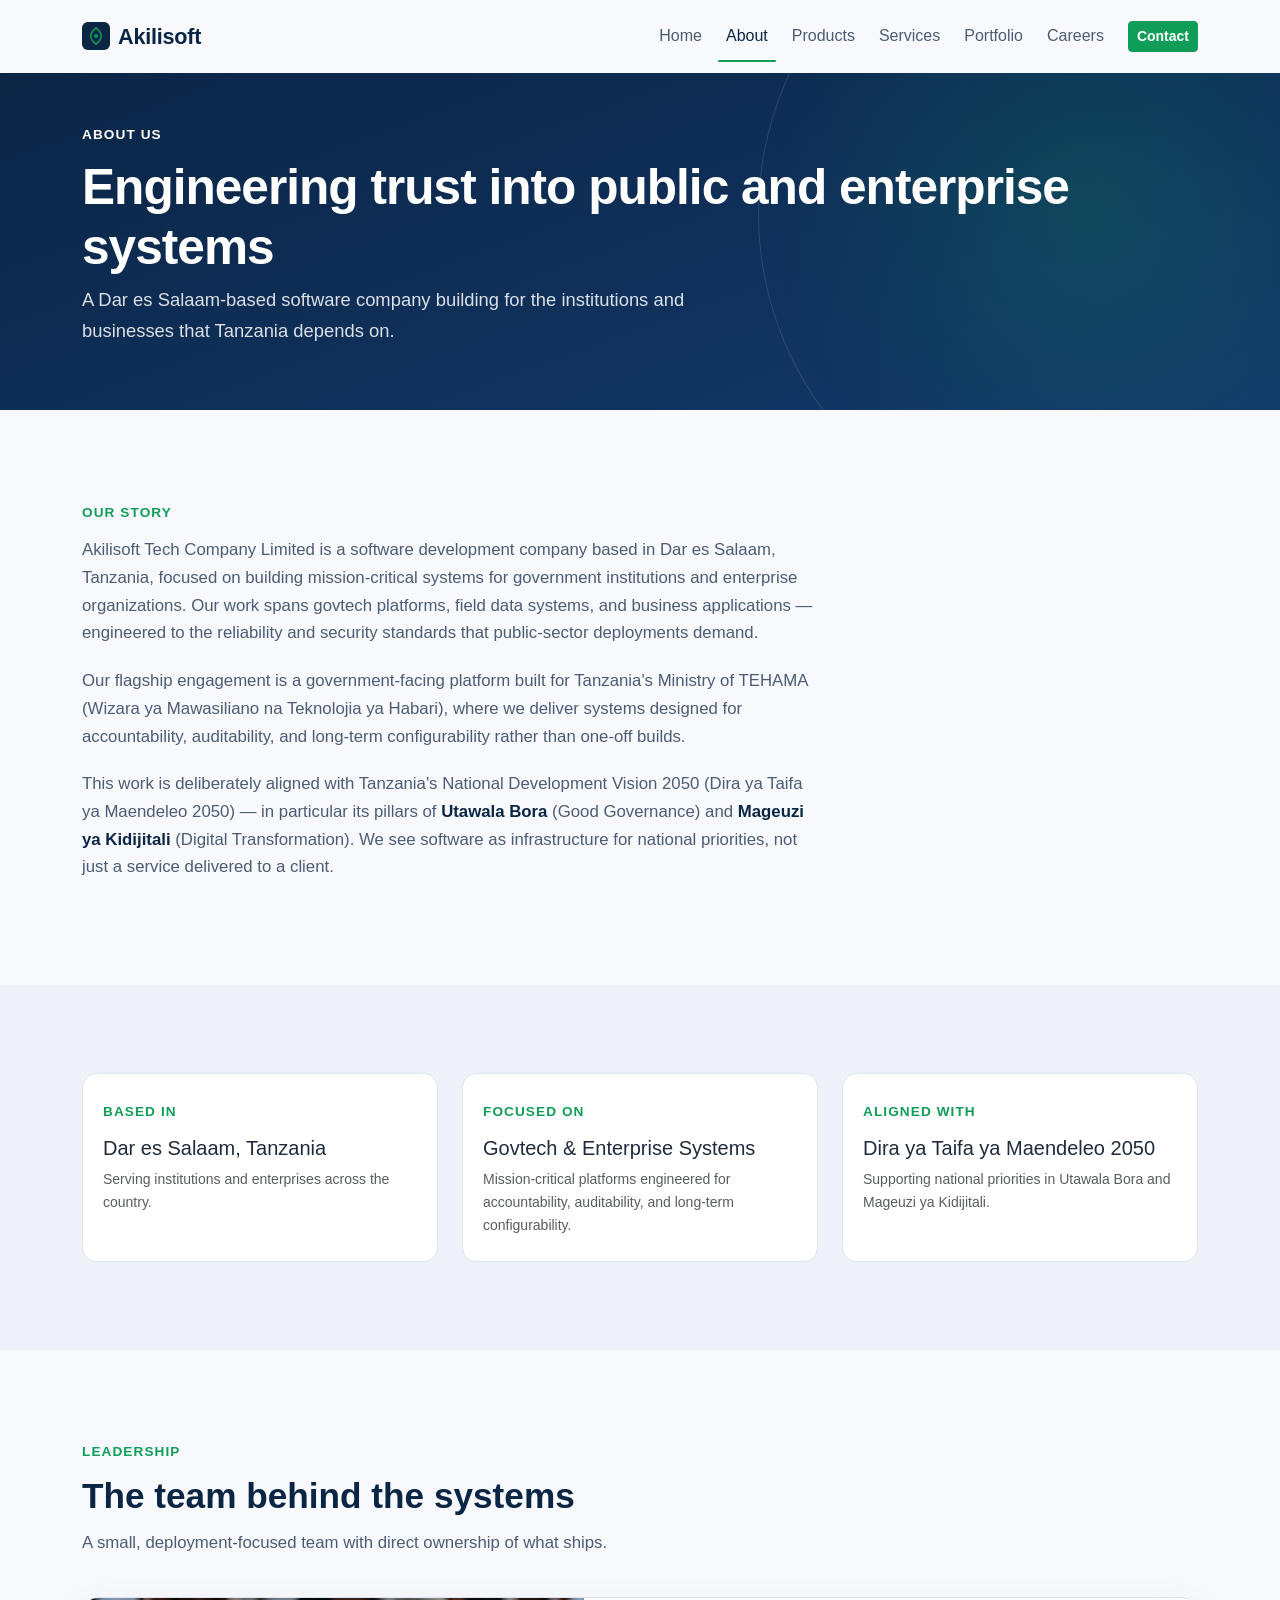
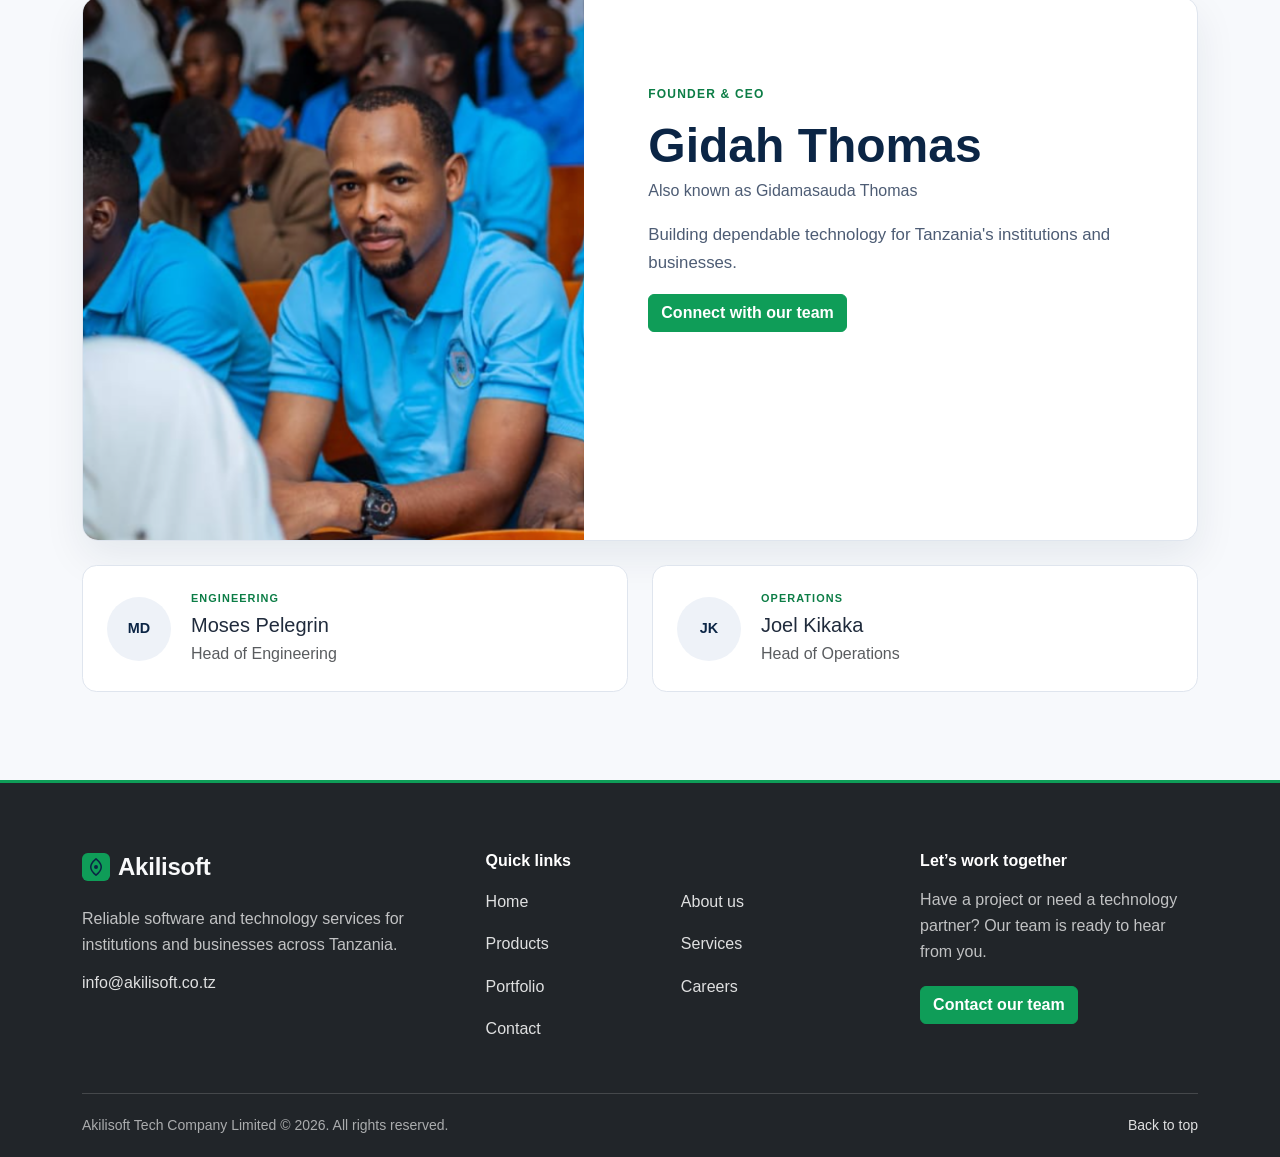
==== about.html @ a442c7a5 "Prepare Akilisoft website for Vercel Co-authored-by: Copilot <223556219+Copilot@users.noreply.github" ====
<!DOCTYPE html>
<html lang="en-TZ">

<head>
  <meta charset="UTF-8">
  <meta name="viewport" content="width=device-width, initial-scale=1.0">
  <title>About Us — Akilisoft Tech Company Limited</title>
  <meta name="description"
    content="Akilisoft Tech Company Limited is a Dar es Salaam-based software company building mission-critical systems for government institutions and enterprise organizations across Tanzania.">

  <link rel="icon" type="image/svg+xml" href="assets/favicon.svg">
  <meta name="theme-color" content="#0B2545">

  <meta property="og:type" content="website">
  <meta property="og:site_name" content="Akilisoft Tech Company Limited">
  <meta property="og:title" content="About Us — Akilisoft Tech Company Limited">
  <meta property="og:description"
    content="A Dar es Salaam-based software company building mission-critical systems for government institutions and enterprise organizations across Tanzania.">
  <meta property="og:url" content="https://akilisoft.co.tz/about.html">
  <meta property="og:image" content="https://akilisoft.co.tz/assets/og-image.png">
  <meta property="og:image:width" content="1200">
  <meta property="og:image:height" content="630">
  <meta name="twitter:card" content="summary_large_image">
  <meta name="twitter:title" content="About Us — Akilisoft Tech Company Limited">
  <meta name="twitter:description"
    content="A Dar es Salaam-based software company building mission-critical systems for institutions across Tanzania.">
  <meta name="twitter:image" content="https://akilisoft.co.tz/assets/og-image.png">

  <link rel="canonical" href="https://akilisoft.co.tz/about.html">

  <link href="vendor/bootstrap/bootstrap.min.css" rel="stylesheet">

  <link rel="stylesheet" href="css/styles.css">

  <noscript>
    <style>
      .fade-in-section {
        opacity: 1 !important;
        transform: none !important;
      }
    </style>
  </noscript>

  <script type="application/ld+json">
{
  "@context": "https://schema.org",
  "@graph": [
    {
      "@type": "AboutPage",
      "@id": "https://akilisoft.co.tz/about.html#webpage",
      "url": "https://akilisoft.co.tz/about.html",
      "name": "About Us — Akilisoft Tech Company Limited",
      "about": { "@id": "https://akilisoft.co.tz/#organization" },
      "inLanguage": "en-TZ"
    },
    {
      "@type": "Organization",
      "@id": "https://akilisoft.co.tz/#organization",
      "name": "Akilisoft Tech Company Limited",
      "url": "https://akilisoft.co.tz",
      "logo": "https://akilisoft.co.tz/assets/og-image.png",
      "email": "info@akilisoft.co.tz",
      "address": {
        "@type": "PostalAddress",
        "addressLocality": "Dar es Salaam",
        "addressCountry": "TZ"
      },
      "description": "Software development company building mission-critical systems for government institutions and enterprises in Tanzania."
    }
  ]
}
</script>
</head>

<body>

  <a class="visually-hidden-focusable skip-link" href="#main">Skip to main content</a>

  <header class="navbar navbar-expand-lg sticky-top" id="site-header">
    <div class="container">
      <a href="index.html" class="navbar-brand logo d-flex align-items-center gap-2">
        <svg width="28" height="28" viewBox="0 0 48 48" aria-hidden="true" focusable="false">
          <rect width="48" height="48" rx="10" fill="#0B2545" />
          <path d="M24 10c-6 5-9 8-9 14 0 6 4 10 9 14 5-4 9-8 9-14 0-6-3-9-9-14z" fill="none" stroke="#0F9D58"
            stroke-width="2.6" stroke-linejoin="round" />
          <circle cx="24" cy="24" r="3.4" fill="#0F9D58" />
        </svg>
        Akilisoft
      </a>

      <button class="navbar-toggler" type="button" data-bs-toggle="collapse" data-bs-target="#primaryNav"
        aria-controls="primaryNav" aria-expanded="false" aria-label="Toggle navigation">
        <span class="navbar-toggler-icon"></span>
      </button>

      <nav class="collapse navbar-collapse" id="primaryNav" aria-label="Primary">
        <ul class="navbar-nav ms-auto align-items-lg-center gap-lg-2">
          <li class="nav-item"><a class="nav-link" href="index.html">Home</a></li>
          <li class="nav-item"><a class="nav-link is-active" href="about.html" aria-current="page">About</a></li>
          <li class="nav-item"><a class="nav-link" href="products.html">Products</a></li>
          <li class="nav-item"><a class="nav-link" href="services.html">Services</a></li>
          <li class="nav-item"><a class="nav-link" href="portfolio.html">Portfolio</a></li>
          <li class="nav-item"><a class="nav-link" href="careers.html">Careers</a></li>
          <li class="nav-item"><a class="btn btn-accent btn-sm ms-lg-2" href="contact.html">Contact</a></li>
        </ul>
      </nav>
    </div>
  </header>

  <main id="main">

    <!-- PAGE HEADER -->
    <section class="hero">
      <div class="container py-5">
        <span class="eyebrow eyebrow-on-dark">About Us</span>
        <h1 class="hero-headline">Engineering trust into public and enterprise systems</h1>
        <p class="hero-subheadline">A Dar es Salaam-based software company building for the institutions and businesses
          that Tanzania depends on.</p>
      </div>
    </section>

    <!-- STORY -->
    <section class="section">
      <div class="container fade-in-section">
        <div class="row">
          <div class="col-lg-8 about-content">
            <span class="eyebrow">Our Story</span>
            <p>Akilisoft Tech Company Limited is a software development company based in Dar es Salaam, Tanzania,
              focused on building mission-critical systems for government institutions and enterprise organizations. Our
              work spans govtech platforms, field data systems, and business applications — engineered to the
              reliability and security standards that public-sector deployments demand.</p>

            <p>Our flagship engagement is a government-facing platform built for Tanzania's Ministry of TEHAMA (<span
                lang="sw">Wizara ya Mawasiliano na Teknolojia ya Habari</span>), where we deliver systems designed for
              accountability, auditability, and long-term configurability rather than one-off builds.</p>

            <p>This work is deliberately aligned with Tanzania's National Development Vision 2050 (<span lang="sw">Dira
                ya Taifa ya Maendeleo 2050</span>) — in particular its pillars of <strong lang="sw">Utawala
                Bora</strong> (Good Governance) and <strong lang="sw">Mageuzi ya Kidijitali</strong> (Digital
              Transformation). We see software as infrastructure for national priorities, not just a service delivered
              to a client.</p>
          </div>
        </div>
      </div>
    </section>

    <!-- AT A GLANCE (optional facts strip — remove this whole section if you prefer a leaner page) -->
    <section class="section section-alt" id="glance">
      <div class="container fade-in-section">
        <div class="row g-4 align-items-stretch">
          <div class="col-md-4">
            <div class="pillar h-100">
              <span class="eyebrow">Based in</span>
              <h2 class="h5 mb-2">Dar es Salaam, Tanzania</h2>
              <p class="small text-body-secondary mb-0">Serving institutions and enterprises across the country.</p>
            </div>
          </div>
          <div class="col-md-4">
            <div class="pillar h-100">
              <span class="eyebrow">Focused on</span>
              <h2 class="h5 mb-2">Govtech &amp; Enterprise Systems</h2>
              <p class="small text-body-secondary mb-0">Mission-critical platforms engineered for accountability,
                auditability, and long-term configurability.</p>
            </div>
          </div>
          <div class="col-md-4">
            <div class="pillar h-100">
              <span class="eyebrow">Aligned with</span>
              <h2 class="h5 mb-2"><span lang="sw">Dira ya Taifa ya Maendeleo 2050</span></h2>
              <p class="small text-body-secondary mb-0">Supporting national priorities in <span lang="sw">Utawala
                  Bora</span> and <span lang="sw">Mageuzi ya Kidijitali</span>.</p>
            </div>
          </div>
        </div>
      </div>
    </section>

    <!-- TEAM / LEADERSHIP -->
    <section class="section" id="team">
      <div class="container fade-in-section">
        <span class="eyebrow">Leadership</span>
        <h2 class="section-title">The team behind the systems</h2>
        <p class="section-lead">A small, deployment-focused team with direct ownership of what ships.</p>

        <div class="team-founder-card mb-4">
          <div class="team-founder-layout">
            <div>
              <img src="images/CEO.png" alt="Gidah Thomas, Founder and CEO of Akilisoft"
                   class="team-founder-photo" width="492" height="656" loading="lazy">
            </div>
            <div>
              <div class="team-founder-details">
                <span class="team-role-label">Founder &amp; CEO</span>
                <h3 class="team-founder-name">Gidah Thomas</h3>
                <p class="team-founder-alias">Also known as Gidamasauda Thomas</p>
                <p class="team-founder-intro">Building dependable technology for Tanzania's institutions and businesses.</p>
                <a class="btn btn-accent mt-2" href="contact.html">Connect with our team</a>
              </div>
            </div>
          </div>
        </div>

        <div class="team-members-grid">
          <div class="team-card team-member-card">
            <div class="team-member-avatar" aria-hidden="true">MD</div>
            <div>
              <span class="team-member-label">Engineering</span>
              <h3 class="h5 mb-1">Moses Pelegrin</h3>
              <p class="text-body-secondary mb-0">Head of Engineering</p>
            </div>
          </div>
          <div class="team-card team-member-card">
            <div class="team-member-avatar" aria-hidden="true">JK</div>
            <div>
              <span class="team-member-label">Operations</span>
              <h3 class="h5 mb-1">Joel Kikaka</h3>
              <p class="text-body-secondary mb-0">Head of Operations</p>
            </div>
          </div>
        </div>
      </div>
    </section>

  </main>

  <footer class="site-footer bg-dark text-light">
    <div class="container">
      <div class="footer-main">
        <div class="footer-brand">
          <a href="index.html" class="logo text-light d-inline-flex align-items-center gap-2">
            <svg width="28" height="28" viewBox="0 0 48 48" aria-hidden="true" focusable="false">
              <rect width="48" height="48" rx="10" fill="#0F9D58" />
              <path d="M24 10c-6 5-9 8-9 14 0 6 4 10 9 14 5-4 9-8 9-14 0-6-3-9-9-14z" fill="none" stroke="#0B2545"
                stroke-width="2.6" stroke-linejoin="round" />
              <circle cx="24" cy="24" r="3.4" fill="#0B2545" />
            </svg>
            Akilisoft
          </a>
          <p>Reliable software and technology services for institutions and businesses across Tanzania.</p>
          <a class="footer-email" href="mailto:info@akilisoft.co.tz">info@akilisoft.co.tz</a>
        </div>
        <nav class="footer-quick-links" aria-label="Quick links">
          <h2 class="footer-heading">Quick links</h2>
          <ul>
            <li><a href="index.html">Home</a></li>
            <li><a href="about.html">About us</a></li>
            <li><a href="products.html">Products</a></li>
            <li><a href="services.html">Services</a></li>
            <li><a href="portfolio.html">Portfolio</a></li>
            <li><a href="careers.html">Careers</a></li>
            <li><a href="contact.html">Contact</a></li>
          </ul>
        </nav>
        <div class="footer-contact">
          <h2 class="footer-heading">Let’s work together</h2>
          <p>Have a project or need a technology partner? Our team is ready to hear from you.</p>
          <a class="btn btn-accent" href="contact.html">Contact our team</a>
        </div>
      </div>
      <div class="footer-bottom">
        <p class="mb-0">Akilisoft Tech Company Limited &copy; <span id="year">2026</span>. All rights reserved.</p>
        <a href="#main">Back to top</a>
      </div>
    </div>
  </footer>

  <script src="vendor/bootstrap/bootstrap.bundle.min.js"></script>
  <script src="js/main.js"></script>
</body>

</html>
---- css/styles.css ----
/* ==========================================================================
   Akilisoft Tech Company Limited — Custom overrides on top of Bootstrap 5
   Loaded AFTER bootstrap.min.css — extends the grid/components, doesn't fight them.
   ========================================================================== */

:root {
  --bs-primary: #0B2545;
  --bs-primary-rgb: 11, 37, 69;
  --bs-body-bg: #F7F9FC;
  --bs-body-color: #202b3c;
  --bs-body-font-family: Inter, -apple-system, BlinkMacSystemFont, 'Segoe UI', Roboto, sans-serif;
  --bs-link-color: #0B2545;
  --bs-link-hover-color: #0F9D58;

  --akilisoft-primary: #0B2545;
  --akilisoft-primary-light: #13396b;
  --akilisoft-accent: #0F9D58;
  --akilisoft-accent-dark: #0c7d46;
  --akilisoft-bg-alt: #EEF2F8;
  --akilisoft-text-muted: #4d5c74;
  --akilisoft-border: #dfe5ee;
}

body {
  min-width: 320px;
  line-height: 1.65;
  -webkit-font-smoothing: antialiased;
  text-rendering: optimizeLegibility;
}

h1,
h2,
h3,
h4,
.navbar-brand {
  font-weight: 600;
  color: var(--akilisoft-primary);
}

.skip-link {
  z-index: 1050;
}

/* Consistent focus ring for keyboard users */
a:focus-visible,
button:focus-visible,
.btn:focus-visible {
  outline: 2px solid var(--akilisoft-accent);
  outline-offset: 2px;
}

/* ---------- Buttons ---------- */
.btn-accent {
  background-color: var(--akilisoft-accent);
  border-color: var(--akilisoft-accent);
  color: #fff;
  font-weight: 600;
  transition: background-color 0.2s ease, border-color 0.2s ease, box-shadow 0.2s ease, transform 0.2s ease;
}

.btn-accent:hover,
.btn-accent:focus {
  transform: translateY(-2px);
  background-color: var(--akilisoft-accent-dark);
  border-color: var(--akilisoft-accent-dark);
  color: #fff;
  box-shadow: 0 0.5rem 1rem rgba(11, 37, 69, 0.16);
}

.btn-accent:active {
  transform: translateY(0);
}

.btn-outline-light:hover {
  color: var(--akilisoft-primary);
}

/* Active state for nav buttons (e.g. Contact) — .is-active normally
   targets .nav-link, so we make it work on a .btn too. */
.btn.is-active {
  outline: 2px solid var(--akilisoft-primary);
  outline-offset: 2px;
}

/* ---------- Header / Nav ---------- */
#site-header {
  z-index: 1030;
  background-color: rgba(247, 249, 252, 0.94);
  backdrop-filter: blur(6px);
  transition: box-shadow 0.25s ease, background-color 0.25s ease;
  padding-top: 0.85rem;
  padding-bottom: 0.85rem;
}

#site-header.is-scrolled {
  box-shadow: 0 1px 3px rgba(11, 37, 69, 0.08);
  background-color: rgba(247, 249, 252, 0.98);
}

.logo {
  font-size: 1.35rem;
  font-weight: 700;
  color: var(--akilisoft-primary);
  letter-spacing: -0.01em;
}

.navbar-nav .nav-link {
  font-weight: 500;
  color: var(--akilisoft-text-muted);
  position: relative;
  transition: color 0.2s ease;
}

.navbar-nav .nav-link:hover,
.navbar-nav .nav-link:focus {
  color: var(--akilisoft-primary);
}

.navbar-nav .nav-link.is-active {
  color: var(--akilisoft-primary);
}

.navbar-nav .nav-link.is-active::after {
  content: "";
  position: absolute;
  left: 0;
  right: 0;
  bottom: -4px;
  height: 2px;
  background: var(--akilisoft-accent);
  border-radius: 1px;
}

@media (max-width: 991.98px) {
  .navbar-nav .nav-link.is-active::after {
    display: none;
  }

  .navbar-nav .nav-link.is-active {
    color: var(--akilisoft-accent-dark);
  }
}

/* ---------- Hero ---------- */
.hero {
  position: relative;
  isolation: isolate;
  overflow: hidden;
  background: linear-gradient(160deg, var(--akilisoft-primary) 0%, var(--akilisoft-primary-light) 100%);
  color: #fff;
}

.hero::after {
  position: absolute;
  z-index: -1;
  top: -12rem;
  right: -9rem;
  width: min(52vw, 42rem);
  aspect-ratio: 1;
  border: 1px solid rgba(255, 255, 255, 0.12);
  border-radius: 50%;
  background: radial-gradient(circle, rgba(15, 157, 88, 0.2), transparent 68%);
  content: "";
  animation: hero-glow 18s ease-in-out infinite alternate;
}

.hero > .container {
  position: relative;
  z-index: 1;
}

.hero .eyebrow {
  color: #fff;
}

.hero-headline {
  color: #fff;
  font-size: clamp(2rem, 4.5vw, 3.1rem);
  font-weight: 700;
  letter-spacing: -0.02em;
  animation: hero-enter 0.7s both;
}

.hero-subheadline {
  font-size: 1.15rem;
  color: rgba(255, 255, 255, 0.85);
  max-width: 620px;
  animation: hero-enter 0.7s 0.12s both;
}

.hero-graphic {
  width: 100%;
  height: auto;
  animation: graphic-float 6s ease-in-out infinite;
}

/* ---------- Sections ---------- */
.section {
  padding: 5.5rem 0;
}

.section-alt {
  background-color: var(--akilisoft-bg-alt);
}

.eyebrow {
  display: inline-block;
  color: var(--akilisoft-accent);
  font-weight: 700;
  font-size: 0.85rem;
  letter-spacing: 0.08em;
  text-transform: uppercase;
  margin-bottom: 0.75rem;
}

/* Explicit light-on-dark variant for cases not inside .hero */
.eyebrow-on-dark {
  color: #fff;
}

.section-title {
  font-size: clamp(1.6rem, 3vw, 2.2rem);
  max-width: 700px;
  margin-bottom: 0.75rem;
}

.section-lead {
  color: var(--akilisoft-text-muted);
  max-width: 620px;
  font-size: 1.05rem;
  margin-bottom: 2.5rem;
}

/* ---------- CTA banner (index.html) ---------- */
.cta-banner {
  background: linear-gradient(135deg, var(--akilisoft-primary) 0%, var(--akilisoft-primary-light) 100%);
  color: #fff;
}

.cta-banner .section-title,
.cta-banner .section-lead {
  color: #fff;
}

.cta-banner .section-lead {
  opacity: 0.88;
}

/* ---------- Scroll-triggered fade-in ----------
   Progressive enhancement: content is visible by default; only when
   .js-enabled is set on <html> does the animation kick in. */
.fade-in-section {
  opacity: 1;
  transform: none;
  transition: opacity 0.7s ease, transform 0.7s ease;
}

.js-enabled .fade-in-section {
  opacity: 0;
  transform: translateY(24px);
}

.js-enabled .fade-in-section.is-visible,
.js-enabled .fade-in-section.visible {
  opacity: 1;
  transform: translateY(0);
}

@media (prefers-reduced-motion: reduce) {

  .fade-in-section,
  .js-enabled .fade-in-section {
    opacity: 1 !important;
    transform: none !important;
    transition: none !important;
  }
}

/* ---------- About ---------- */
.about-content {
  color: var(--akilisoft-text-muted);
  font-size: 1.05rem;
}

.about-content p+p {
  margin-top: 1.25rem;
}

.about-content strong {
  color: var(--akilisoft-primary);
}

/* ---------- Product / Service cards ---------- */
.card-icon {
  color: var(--akilisoft-accent);
  margin-bottom: 1.1rem;
}

.product-card {
  border: none;
  border-radius: 0.9rem;
  transition: box-shadow 0.25s ease, transform 0.25s ease;
}

.product-card:hover,
.product-card:focus-within {
  transform: translateY(-5px);
  box-shadow: 0 16px 36px rgba(11, 37, 69, 0.14) !important;
}

.card-tagline {
  color: var(--akilisoft-accent-dark);
  font-weight: 500;
  margin-bottom: 1.1rem;
}

.card-features {
  list-style: none;
  padding-left: 0;
  display: flex;
  flex-direction: column;
  gap: 0.55rem;
  margin-bottom: 1.25rem;
}

.card-features li {
  position: relative;
  padding-left: 1.3rem;
  color: var(--akilisoft-text-muted);
  font-size: 0.95rem;
}

.card-features li::before {
  content: "";
  position: absolute;
  left: 0;
  top: 0.5em;
  width: 8px;
  height: 8px;
  border-radius: 2px;
  background: var(--akilisoft-accent);
}

.card-description {
  color: var(--akilisoft-text-muted);
}

.tech-badges {
  display: flex;
  flex-wrap: wrap;
  gap: 0.5rem;
  margin-bottom: 1.25rem;
}

.tech-badges .badge {
  background-color: var(--akilisoft-bg-alt);
  color: var(--akilisoft-primary);
  font-weight: 600;
  font-size: 0.75rem;
  border: 1px solid var(--akilisoft-border);
}

.card-positioning {
  font-size: 0.9rem;
  color: var(--akilisoft-text-muted);
  border-top: 1px solid var(--akilisoft-border);
  padding-top: 1rem;
  font-style: italic;
  margin-bottom: 0;
}

.service-card {
  border-radius: 0.9rem;
  border-color: var(--akilisoft-border) !important;
  transition: border-color 0.25s ease, box-shadow 0.25s ease, transform 0.25s ease;
}

.service-card:hover,
.service-card:focus-within {
  transform: translateY(-4px);
  border-color: var(--akilisoft-accent) !important;
  box-shadow: 0 12px 28px rgba(11, 37, 69, 0.1);
}

/* ---------- Pillars (why-us + about "at a glance") ---------- */
.pillar {
  background: #fff;
  border: 1px solid var(--akilisoft-border);
  border-radius: 0.9rem;
  padding: 1.5rem 1.25rem;
  height: 100%;
  transition: border-color 0.25s ease, box-shadow 0.25s ease, transform 0.25s ease;
}

.pillar:hover {
  transform: translateY(-3px);
  border-color: rgba(15, 157, 88, 0.45);
  box-shadow: 0 12px 28px rgba(11, 37, 69, 0.08);
}

.pillar-icon {
  color: var(--akilisoft-primary);
  background: #fff;
  width: 60px;
  height: 60px;
  border-radius: 0.65rem;
  display: flex;
  align-items: center;
  justify-content: center;
  box-shadow: 0 1px 3px rgba(11, 37, 69, 0.08);
  margin-bottom: 1.1rem;
}

.pillar h3 {
  color: var(--akilisoft-primary);
}

/* ---------- Team ---------- */
.team-card {
  background: #fff;
  border: 1px solid var(--akilisoft-border);
  border-radius: 0.9rem;
  padding: 1.75rem 1.25rem;
  height: 100%;
  transition: border-color 0.25s ease, box-shadow 0.25s ease, transform 0.25s ease;
}

.team-card:hover {
  transform: translateY(-3px);
  border-color: rgba(15, 157, 88, 0.45);
  box-shadow: 0 12px 28px rgba(11, 37, 69, 0.08);
}

.team-avatar {
  width: 72px;
  height: 72px;
  margin: 0 auto 1rem;
  border-radius: 50%;
  background: var(--akilisoft-bg-alt);
  color: var(--akilisoft-primary);
  font-weight: 700;
  font-size: 0.85rem;
  letter-spacing: 0.04em;
  display: flex;
  align-items: center;
  justify-content: center;
  object-fit: cover;
}

.team-avatar--photo {
  background: none;
  border: 2px solid var(--akilisoft-border);
}

.team-founder-card {
  overflow: hidden;
  background: #fff;
  border: 1px solid var(--akilisoft-border);
  border-radius: 1rem;
  box-shadow: 0 1rem 2.5rem rgba(11, 37, 69, 0.08);
}

.team-founder-layout {
  display: grid;
  grid-template-columns: minmax(0, 1fr);
}

.team-founder-photo {
  display: block;
  width: 100%;
  height: 360px;
  object-fit: cover;
  object-position: center 35%;
}

.team-founder-details {
  display: flex;
  min-height: 320px;
  flex-direction: column;
  align-items: flex-start;
  justify-content: center;
  padding: clamp(2rem, 5vw, 4rem);
}

.team-role-label,
.team-member-label {
  color: var(--akilisoft-accent-dark);
  font-size: 0.75rem;
  font-weight: 700;
  letter-spacing: 0.1em;
  text-transform: uppercase;
}

.team-founder-name {
  margin: 0.75rem 0 0.25rem;
  color: var(--akilisoft-primary);
  font-size: clamp(2rem, 4vw, 3rem);
  font-weight: 700;
}

.team-founder-alias {
  margin-bottom: 1rem;
  color: var(--akilisoft-text-muted);
}

.team-founder-intro {
  max-width: 32rem;
  margin-bottom: 0.5rem;
  color: var(--akilisoft-text-muted);
  font-size: 1.05rem;
  line-height: 1.7;
}

.team-member-card {
  display: flex;
  align-items: center;
  gap: 1.25rem;
  padding: 1.5rem;
}

.team-members-grid {
  display: grid;
  grid-template-columns: minmax(0, 1fr);
  gap: 1.5rem;
}

.team-member-avatar {
  display: flex;
  width: 64px;
  height: 64px;
  flex: 0 0 64px;
  align-items: center;
  justify-content: center;
  border-radius: 50%;
  background: var(--akilisoft-bg-alt);
  color: var(--akilisoft-primary);
  font-size: 0.9rem;
  font-weight: 700;
}

.team-member-label {
  display: block;
  margin-bottom: 0.3rem;
  font-size: 0.68rem;
}

@media (min-width: 768px) {
  .team-founder-layout {
    grid-template-columns: minmax(0, 0.9fr) minmax(0, 1.1fr);
    align-items: stretch;
  }

  .team-founder-photo {
    height: 100%;
    min-height: 420px;
  }

  .team-founder-details {
    min-height: 420px;
  }

  .team-members-grid {
    grid-template-columns: repeat(2, minmax(0, 1fr));
  }
}

/* ---------- Contact ---------- */
.contact-label {
  font-size: 0.78rem;
  font-weight: 700;
  text-transform: uppercase;
  letter-spacing: 0.06em;
  color: var(--akilisoft-accent-dark);
}

.contact-details a {
  color: var(--akilisoft-primary);
  font-weight: 600;
}

.contact-form .form-control:focus {
  border-color: var(--akilisoft-accent);
  box-shadow: 0 0 0 0.2rem rgba(15, 157, 88, 0.15);
}

.contact-form .form-control {
  min-height: 3rem;
  border-color: var(--akilisoft-border);
  border-radius: 0.65rem;
  transition: border-color 0.2s ease, box-shadow 0.2s ease;
}

.contact-form textarea.form-control {
  min-height: 8rem;
}

/* Align Bootstrap's invalid state with brand */
.contact-form .form-control:invalid,
.was-validated .contact-form .form-control:invalid {
  border-color: #b42318;
}

.was-validated .contact-form .form-control:invalid:focus {
  box-shadow: 0 0 0 0.2rem rgba(180, 35, 24, 0.15);
}

/* ---------- Footer ---------- */
.site-footer {
  border-top: 3px solid var(--akilisoft-accent);
  padding: 4rem 0 1.25rem;
}

.footer-main {
  display: grid;
  grid-template-columns: minmax(0, 1.1fr) minmax(0, 1.2fr) minmax(0, 0.9fr);
  gap: clamp(2rem, 5vw, 4.5rem);
  padding-bottom: 3rem;
}

.footer-brand .logo {
  color: #fff;
  font-size: 1.5rem;
  text-decoration: none;
}

.footer-brand p,
.footer-contact p {
  max-width: 24rem;
  margin: 1rem 0 0.75rem;
  color: rgba(255, 255, 255, 0.72);
}

.footer-email,
.footer-quick-links a,
.footer-bottom a {
  color: rgba(255, 255, 255, 0.86);
  text-decoration: none;
  transition: color 0.2s ease;
}

.footer-email:hover,
.footer-quick-links a:hover,
.footer-bottom a:hover {
  color: #78dfa6;
}

.footer-email:focus-visible,
.footer-quick-links a:focus-visible,
.footer-bottom a:focus-visible {
  outline: 2px solid #78dfa6;
  outline-offset: 3px;
}

.footer-heading {
  margin: 0.25rem 0 1rem;
  color: #fff;
  font-size: 1rem;
  font-weight: 700;
}

.footer-quick-links ul {
  display: grid;
  grid-template-columns: repeat(2, minmax(0, 1fr));
  gap: 0.7rem 1.25rem;
  margin: 0;
  padding: 0;
  list-style: none;
}

.footer-quick-links a {
  display: inline-block;
  padding: 0.15rem 0;
}

.footer-contact .btn {
  margin-top: 0.5rem;
}

.footer-bottom {
  display: flex;
  flex-wrap: wrap;
  align-items: center;
  justify-content: space-between;
  gap: 0.75rem 1.5rem;
  padding-top: 1.25rem;
  border-top: 1px solid rgba(255, 255, 255, 0.16);
  color: rgba(255, 255, 255, 0.62);
  font-size: 0.875rem;
}

@media (max-width: 767.98px) {
  .site-footer {
    padding-top: 3rem;
  }

  .footer-main {
    grid-template-columns: repeat(2, minmax(0, 1fr));
    gap: 2rem;
  }

  .footer-brand {
    grid-column: 1 / -1;
  }
}

@media (max-width: 479.98px) {
  .footer-main {
    grid-template-columns: minmax(0, 1fr);
  }

  .footer-brand {
    grid-column: auto;
  }

  .footer-bottom {
    align-items: flex-start;
    flex-direction: column;
  }
}

@keyframes hero-enter {
  from {
    opacity: 0;
    transform: translateY(14px);
  }

  to {
    opacity: 1;
    transform: translateY(0);
  }
}

@keyframes hero-glow {
  from {
    transform: translate3d(-1rem, 0, 0) scale(0.94);
  }

  to {
    transform: translate3d(1rem, 1rem, 0) scale(1.06);
  }
}

@keyframes graphic-float {
  0%,
  100% {
    transform: translateY(0);
  }

  50% {
    transform: translateY(-8px);
  }
}

/* ---------- Responsive tweaks ---------- */
@media (max-width: 767.98px) {
  .section {
    padding: 4rem 0;
  }

  .section-title {
    font-size: clamp(1.4rem, 5vw, 1.9rem);
  }

  .hero::after {
    top: -8rem;
    right: -13rem;
    width: 30rem;
  }
}

@media (prefers-reduced-motion: reduce) {
  *,
  *::before,
  *::after {
    scroll-behavior: auto !important;
    animation-duration: 0.01ms !important;
    animation-iteration-count: 1 !important;
    transition-duration: 0.01ms !important;
  }
}
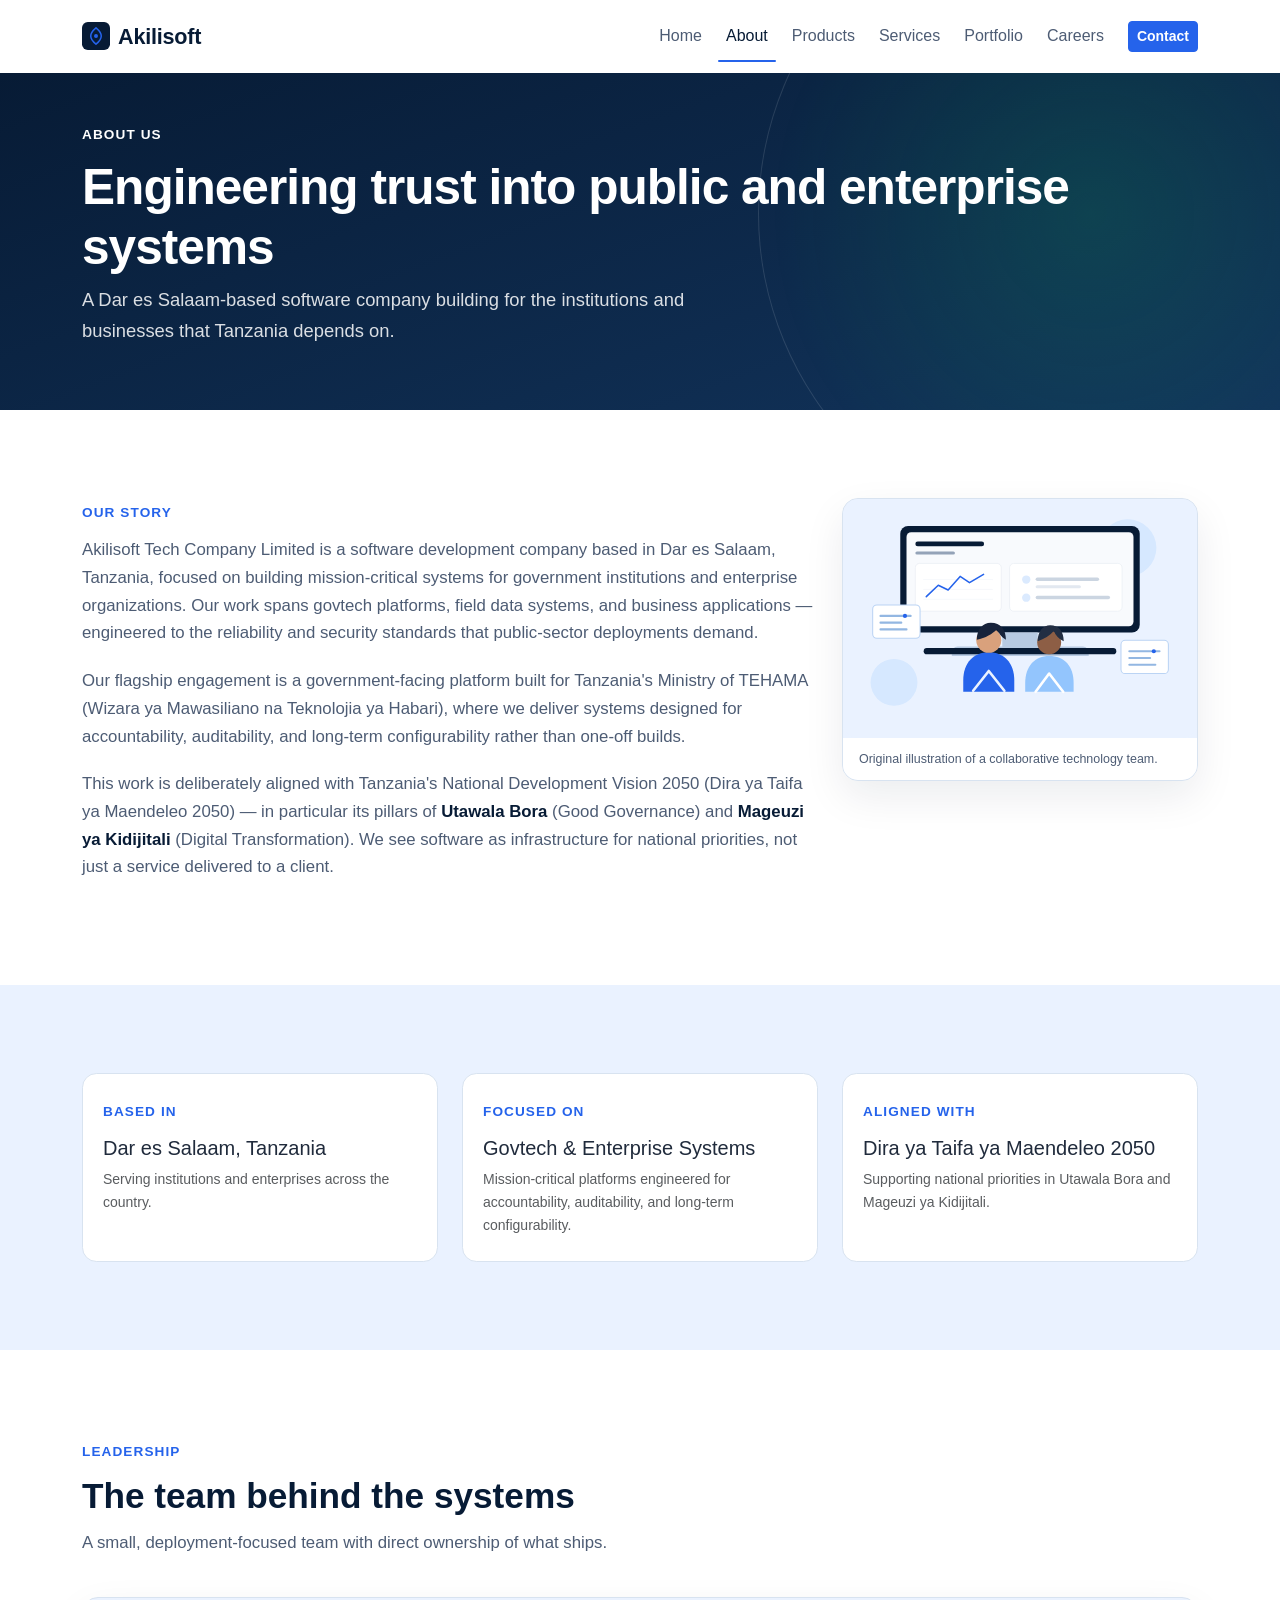
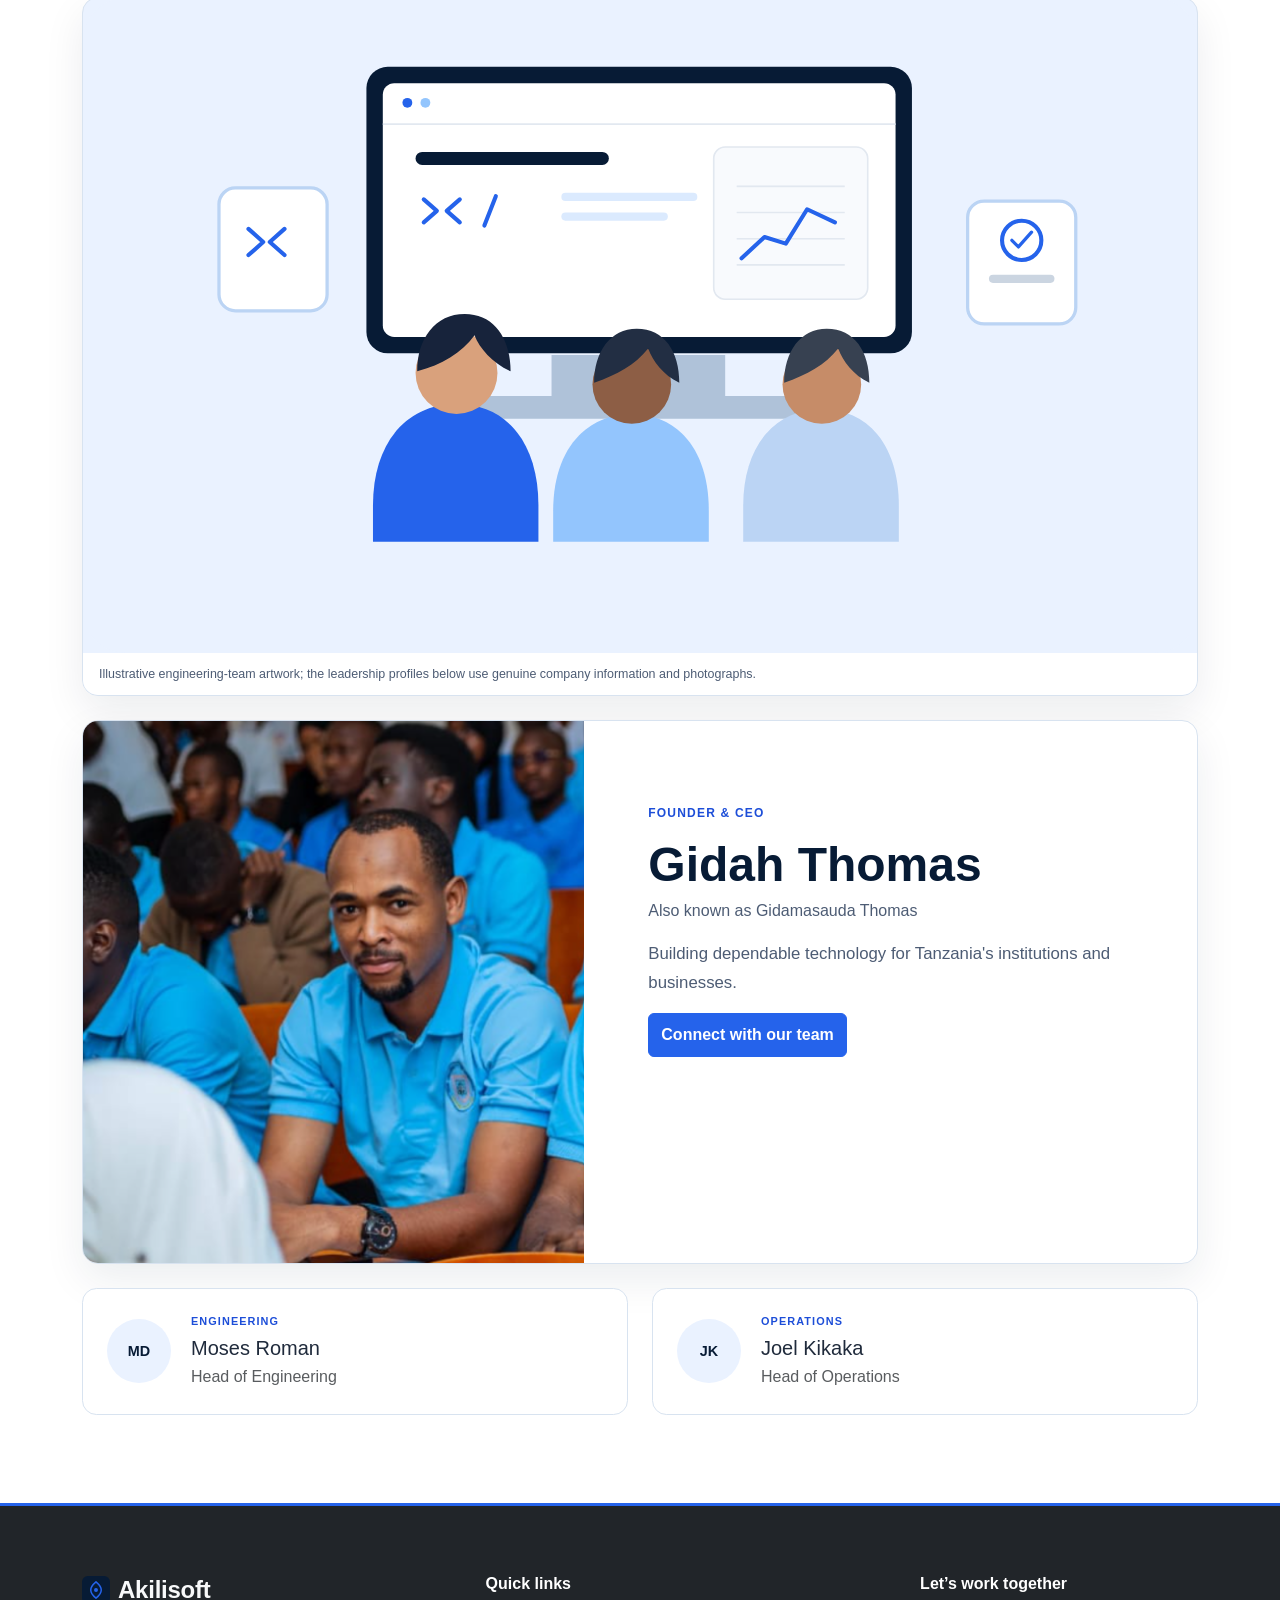
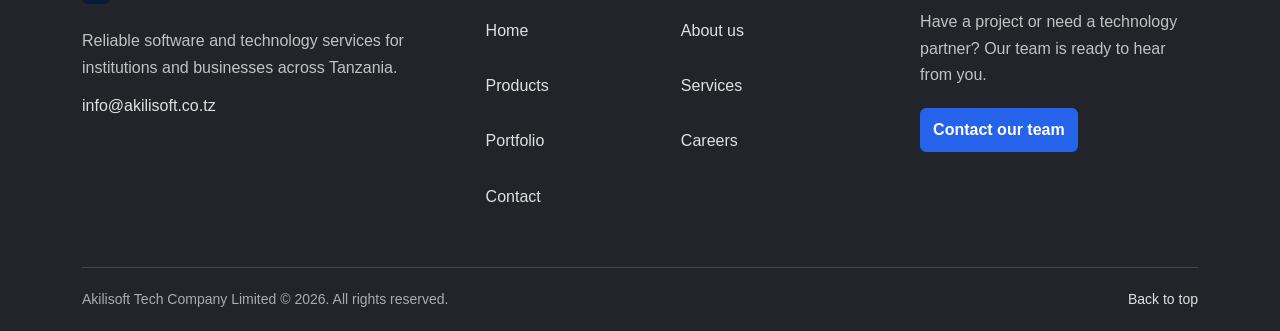
==== commit d6f395f0: "Polish Akilisoft site and add visual assets Co-authored-by: Copilot <223556219+Copilot@users.noreply" ====
--- a/about.html
+++ b/about.html
@@ -9,7 +9,7 @@
     content="Akilisoft Tech Company Limited is a Dar es Salaam-based software company building mission-critical systems for government institutions and enterprise organizations across Tanzania.">
 
   <link rel="icon" type="image/svg+xml" href="assets/favicon.svg">
-  <meta name="theme-color" content="#0B2545">
+  <meta name="theme-color" content="#071B35">
 
   <meta property="og:type" content="website">
   <meta property="og:site_name" content="Akilisoft Tech Company Limited">
@@ -18,8 +18,10 @@
     content="A Dar es Salaam-based software company building mission-critical systems for government institutions and enterprise organizations across Tanzania.">
   <meta property="og:url" content="https://akilisoft.co.tz/about.html">
   <meta property="og:image" content="https://akilisoft.co.tz/assets/og-image.png">
+  <meta property="og:image:type" content="image/png">
   <meta property="og:image:width" content="1200">
   <meta property="og:image:height" content="630">
+  <meta property="og:image:alt" content="Akilisoft — dependable software systems for Tanzania's institutions">
   <meta name="twitter:card" content="summary_large_image">
   <meta name="twitter:title" content="About Us — Akilisoft Tech Company Limited">
   <meta name="twitter:description"
@@ -58,7 +60,7 @@
       "@id": "https://akilisoft.co.tz/#organization",
       "name": "Akilisoft Tech Company Limited",
       "url": "https://akilisoft.co.tz",
-      "logo": "https://akilisoft.co.tz/assets/og-image.png",
+      "logo": "https://akilisoft.co.tz/assets/favicon.svg",
       "email": "info@akilisoft.co.tz",
       "address": {
         "@type": "PostalAddress",
@@ -140,6 +142,14 @@
               Transformation). We see software as infrastructure for national priorities, not just a service delivered
               to a client.</p>
           </div>
+          <div class="col-lg-4">
+            <figure class="illustration-panel m-0">
+              <img class="visual-image" src="assets/illustrations/company-team.svg"
+                   alt="Illustration of a technology team collaborating around software dashboards"
+                   width="680" height="460" loading="lazy" decoding="async">
+              <figcaption class="illustration-caption">Original illustration of a collaborative technology team.</figcaption>
+            </figure>
+          </div>
         </div>
       </div>
     </section>
@@ -182,6 +192,13 @@
         <h2 class="section-title">The team behind the systems</h2>
         <p class="section-lead">A small, deployment-focused team with direct ownership of what ships.</p>
 
+        <figure class="illustration-panel mb-4">
+          <img class="visual-image" src="assets/illustrations/engineering-team.svg"
+               alt="Illustration of software engineers collaborating at a shared development dashboard"
+               width="680" height="400" loading="lazy" decoding="async">
+          <figcaption class="illustration-caption">Illustrative engineering-team artwork; the leadership profiles below use genuine company information and photographs.</figcaption>
+        </figure>
+
         <div class="team-founder-card mb-4">
           <div class="team-founder-layout">
             <div>
@@ -205,7 +222,7 @@
             <div class="team-member-avatar" aria-hidden="true">MD</div>
             <div>
               <span class="team-member-label">Engineering</span>
-              <h3 class="h5 mb-1">Moses Pelegrin</h3>
+              <h3 class="h5 mb-1">Moses Roman</h3>
               <p class="text-body-secondary mb-0">Head of Engineering</p>
             </div>
           </div>
@@ -265,6 +282,7 @@
   </footer>
 
   <script src="vendor/bootstrap/bootstrap.bundle.min.js"></script>
+  <script defer src="/_vercel/insights/script.js"></script>
   <script src="js/main.js"></script>
 </body>
 
--- a/css/styles.css
+++ b/css/styles.css
@@ -4,21 +4,21 @@
    ========================================================================== */
 
 :root {
-  --bs-primary: #0B2545;
-  --bs-primary-rgb: 11, 37, 69;
-  --bs-body-bg: #F7F9FC;
+  --bs-primary: #071B35;
+  --bs-primary-rgb: 7, 27, 53;
+  --bs-body-bg: #FFFFFF;
   --bs-body-color: #202b3c;
   --bs-body-font-family: Inter, -apple-system, BlinkMacSystemFont, 'Segoe UI', Roboto, sans-serif;
-  --bs-link-color: #0B2545;
-  --bs-link-hover-color: #0F9D58;
-
-  --akilisoft-primary: #0B2545;
-  --akilisoft-primary-light: #13396b;
-  --akilisoft-accent: #0F9D58;
-  --akilisoft-accent-dark: #0c7d46;
-  --akilisoft-bg-alt: #EEF2F8;
+  --bs-link-color: #071B35;
+  --bs-link-hover-color: #2563EB;
+
+  --akilisoft-primary: #071B35;
+  --akilisoft-primary-light: #12345C;
+  --akilisoft-accent: #2563EB;
+  --akilisoft-accent-dark: #1D4ED8;
+  --akilisoft-bg-alt: #EAF2FF;
   --akilisoft-text-muted: #4d5c74;
-  --akilisoft-border: #dfe5ee;
+  --akilisoft-border: #D8E3F0;
 }
 
 body {
@@ -71,6 +71,13 @@
   transform: translateY(0);
 }
 
+.btn:not(.btn-sm) {
+  display: inline-flex;
+  min-height: 44px;
+  align-items: center;
+  justify-content: center;
+}
+
 .btn-outline-light:hover {
   color: var(--akilisoft-primary);
 }
@@ -85,7 +92,7 @@
 /* ---------- Header / Nav ---------- */
 #site-header {
   z-index: 1030;
-  background-color: rgba(247, 249, 252, 0.94);
+  background-color: rgba(255, 255, 255, 0.94);
   backdrop-filter: blur(6px);
   transition: box-shadow 0.25s ease, background-color 0.25s ease;
   padding-top: 0.85rem;
@@ -94,7 +101,7 @@
 
 #site-header.is-scrolled {
   box-shadow: 0 1px 3px rgba(11, 37, 69, 0.08);
-  background-color: rgba(247, 249, 252, 0.98);
+  background-color: rgba(255, 255, 255, 0.98);
 }
 
 .logo {
@@ -102,6 +109,18 @@
   font-weight: 700;
   color: var(--akilisoft-primary);
   letter-spacing: -0.01em;
+}
+
+.logo svg rect {
+  fill: var(--akilisoft-primary);
+}
+
+.logo svg path {
+  stroke: var(--akilisoft-accent);
+}
+
+.logo svg circle {
+  fill: var(--akilisoft-accent);
 }
 
 .navbar-nav .nav-link {
@@ -148,6 +167,49 @@
   overflow: hidden;
   background: linear-gradient(160deg, var(--akilisoft-primary) 0%, var(--akilisoft-primary-light) 100%);
   color: #fff;
+}
+
+.hero-home > .container {
+  padding-block: clamp(4rem, 9vw, 7rem) !important;
+}
+
+.hero-home .hero-headline {
+  max-width: 860px;
+  font-size: clamp(2.5rem, 6vw, 4.5rem);
+  line-height: 1.06;
+  letter-spacing: -0.035em;
+}
+
+.hero-home .hero-subheadline {
+  max-width: 680px;
+  font-size: clamp(1.05rem, 1.6vw, 1.22rem);
+}
+
+.home-hero-focus {
+  display: flex;
+  flex-wrap: wrap;
+  gap: 0.65rem 1.75rem;
+  margin: 2rem 0 0;
+  padding: 1.25rem 0 0;
+  border-top: 1px solid rgba(255, 255, 255, 0.2);
+  list-style: none;
+}
+
+.home-hero-focus li {
+  display: inline-flex;
+  align-items: center;
+  gap: 0.55rem;
+  color: rgba(255, 255, 255, 0.88);
+  font-size: 0.9rem;
+  font-weight: 500;
+}
+
+.home-hero-focus li::before {
+  width: 0.45rem;
+  height: 0.45rem;
+  border-radius: 50%;
+  background: #60A5FA;
+  content: "";
 }
 
 .hero::after {
@@ -192,6 +254,209 @@
   width: 100%;
   height: auto;
   animation: graphic-float 6s ease-in-out infinite;
+  filter: drop-shadow(0 1.5rem 2rem rgba(2, 12, 27, 0.22));
+}
+
+.visual-image {
+  display: block;
+  width: 100%;
+  height: auto;
+}
+
+.hero-visual {
+  max-width: 760px;
+  margin-inline: auto;
+}
+
+.capability-card {
+  height: 100%;
+  padding: 1.5rem;
+  background: #fff;
+  border: 1px solid var(--akilisoft-border);
+  border-radius: 1rem;
+  transition: transform 0.2s ease, box-shadow 0.2s ease;
+}
+
+.capability-card:hover {
+  transform: translateY(-4px);
+  box-shadow: 0 1rem 2rem rgba(7, 27, 53, 0.08);
+}
+
+.capability-icon {
+  width: 64px;
+  height: 64px;
+  margin-bottom: 1rem;
+}
+
+.product-visual {
+  display: block;
+  width: 100%;
+  height: auto;
+  aspect-ratio: 720 / 430;
+  object-fit: cover;
+  background: var(--akilisoft-bg-alt);
+  border-radius: 0.9rem 0.9rem 0 0;
+}
+
+.service-visual {
+  display: block;
+  width: 100%;
+  height: auto;
+  border-radius: 0.8rem;
+  background: var(--akilisoft-bg-alt);
+}
+
+.service-visual--teaser {
+  margin-bottom: 1rem;
+  border-radius: 0.65rem;
+}
+
+.illustration-panel {
+  overflow: hidden;
+  border: 1px solid var(--akilisoft-border);
+  border-radius: 1rem;
+  background: var(--akilisoft-bg-alt);
+  box-shadow: 0 1rem 2.5rem rgba(7, 27, 53, 0.08);
+}
+
+.illustration-caption {
+  margin: 0;
+  padding: 0.65rem 1rem;
+  color: var(--akilisoft-text-muted);
+  background: #fff;
+  font-size: 0.78rem;
+}
+
+.career-team-visual {
+  max-width: 860px;
+}
+
+.case-study-visual {
+  width: 100%;
+  height: auto;
+  margin-top: 1.5rem;
+  border: 1px solid var(--akilisoft-border);
+  border-radius: 0.8rem;
+  background: var(--akilisoft-bg-alt);
+}
+
+.home-founder-photo {
+  display: block;
+  width: 100%;
+  max-height: 390px;
+  aspect-ratio: 4 / 5;
+  object-fit: cover;
+  object-position: center 35%;
+  border-radius: 1.15rem;
+  box-shadow: 0 1.25rem 2.5rem rgba(7, 27, 53, 0.14);
+}
+
+.home-founder-credit {
+  margin: 0 0 1.25rem;
+  color: var(--akilisoft-primary);
+  font-weight: 700;
+}
+
+.home-founder-credit span {
+  display: block;
+  color: var(--akilisoft-text-muted);
+  font-size: 0.88rem;
+  font-weight: 500;
+}
+
+.home-product-card {
+  position: relative;
+  display: flex;
+  flex-direction: column;
+  padding: clamp(1.25rem, 2vw, 1.75rem);
+  overflow: hidden;
+  border: 1px solid var(--akilisoft-border);
+  border-radius: 1rem;
+  background:
+    radial-gradient(ellipse at 100% 0, rgba(37, 99, 235, 0.08), transparent 58%),
+    #fff;
+  box-shadow: 0 0.5rem 1.5rem rgba(7, 27, 53, 0.045);
+  transition: transform 0.22s ease, box-shadow 0.22s ease, border-color 0.22s ease;
+}
+
+.home-product-card:hover,
+.home-product-card:focus-within {
+  transform: translateY(-4px);
+  border-color: rgba(37, 99, 235, 0.38);
+  box-shadow: 0 1rem 2rem rgba(7, 27, 53, 0.1);
+}
+
+.home-product-icon {
+  display: grid;
+  width: 3.25rem;
+  height: 3.25rem;
+  margin-bottom: 1.5rem;
+  place-items: center;
+  border: 1px solid #DCE9FB;
+  border-radius: 0.9rem;
+  background: #EAF2FF;
+  color: var(--akilisoft-accent);
+}
+
+.home-product-index {
+  margin-bottom: 0.45rem;
+  color: var(--akilisoft-accent-dark);
+  font-size: 0.64rem;
+  font-weight: 700;
+  letter-spacing: 0.07em;
+  line-height: 1.5;
+}
+
+.home-product-card h3 {
+  margin-bottom: 0.65rem;
+  font-size: 1.16rem;
+  letter-spacing: -0.02em;
+}
+
+.home-product-card p {
+  margin-bottom: 1.25rem;
+  color: var(--akilisoft-text-muted);
+  font-size: 0.9rem;
+  line-height: 1.65;
+}
+
+.home-product-link {
+  display: inline-flex;
+  width: fit-content;
+  align-items: center;
+  gap: 0.55rem;
+  margin-top: auto;
+  color: var(--akilisoft-accent-dark);
+  font-size: 0.88rem;
+  font-weight: 700;
+  text-decoration: none;
+}
+
+.home-product-link span {
+  transition: transform 0.2s ease;
+}
+
+.home-product-link:hover span {
+  transform: translateX(4px);
+}
+
+@media (max-width: 991.98px) {
+  .home-founder-photo {
+    max-width: 340px;
+    max-height: 360px;
+  }
+}
+
+@media (prefers-reduced-motion: reduce) {
+  .home-product-card,
+  .home-product-link span {
+    transition: none;
+  }
+
+  .home-product-card:hover,
+  .home-product-card:focus-within {
+    transform: none;
+  }
 }
 
 /* ---------- Sections ---------- */
@@ -576,32 +841,6 @@
 .contact-details a {
   color: var(--akilisoft-primary);
   font-weight: 600;
-}
-
-.contact-form .form-control:focus {
-  border-color: var(--akilisoft-accent);
-  box-shadow: 0 0 0 0.2rem rgba(15, 157, 88, 0.15);
-}
-
-.contact-form .form-control {
-  min-height: 3rem;
-  border-color: var(--akilisoft-border);
-  border-radius: 0.65rem;
-  transition: border-color 0.2s ease, box-shadow 0.2s ease;
-}
-
-.contact-form textarea.form-control {
-  min-height: 8rem;
-}
-
-/* Align Bootstrap's invalid state with brand */
-.contact-form .form-control:invalid,
-.was-validated .contact-form .form-control:invalid {
-  border-color: #b42318;
-}
-
-.was-validated .contact-form .form-control:invalid:focus {
-  box-shadow: 0 0 0 0.2rem rgba(180, 35, 24, 0.15);
 }
 
 /* ---------- Footer ---------- */
@@ -752,13 +991,64 @@
 }
 
 /* ---------- Responsive tweaks ---------- */
+@media (max-width: 991.98px) {
+  #site-header {
+    padding-block: 0.5rem;
+  }
+
+  #site-header .navbar-toggler {
+    min-width: 44px;
+    min-height: 44px;
+  }
+
+  #primaryNav {
+    flex-basis: 100%;
+    padding-top: 0.5rem;
+  }
+
+  .navbar-nav .nav-link {
+    display: flex;
+    min-height: 44px;
+    align-items: center;
+    padding-inline: 0.75rem;
+  }
+
+  .navbar-nav .btn {
+    min-height: 44px;
+    margin-top: 0.25rem;
+  }
+}
+
 @media (max-width: 767.98px) {
   .section {
-    padding: 4rem 0;
+    padding: 3.5rem 0;
+    scroll-margin-top: 5rem;
   }
 
   .section-title {
     font-size: clamp(1.4rem, 5vw, 1.9rem);
+  }
+
+  .section-lead {
+    margin-bottom: 1.75rem;
+    font-size: 1rem;
+  }
+
+  .hero > .container.py-5 {
+    padding-block: 2.5rem !important;
+  }
+
+  .hero-home > .container {
+    padding-block: 3.75rem !important;
+  }
+
+  .hero-headline {
+    font-size: clamp(1.85rem, 7.5vw, 2.5rem);
+    line-height: 1.15;
+  }
+
+  .hero-subheadline {
+    font-size: 1.05rem;
   }
 
   .hero::after {
@@ -766,6 +1056,33 @@
     right: -13rem;
     width: 30rem;
   }
+}
+
+@media (max-width: 479.98px) {
+  .hero .d-flex .btn {
+    width: 100%;
+  }
+
+  .cta-banner .btn {
+    width: 100%;
+    max-width: 22rem;
+  }
+
+  .team-founder-details {
+    min-height: 0;
+    padding: 1.5rem;
+  }
+
+  .team-member-card {
+    gap: 1rem;
+    padding: 1.25rem;
+  }
+}
+
+.footer-quick-links a {
+  display: flex;
+  min-height: 44px;
+  align-items: center;
 }
 
 @media (prefers-reduced-motion: reduce) {
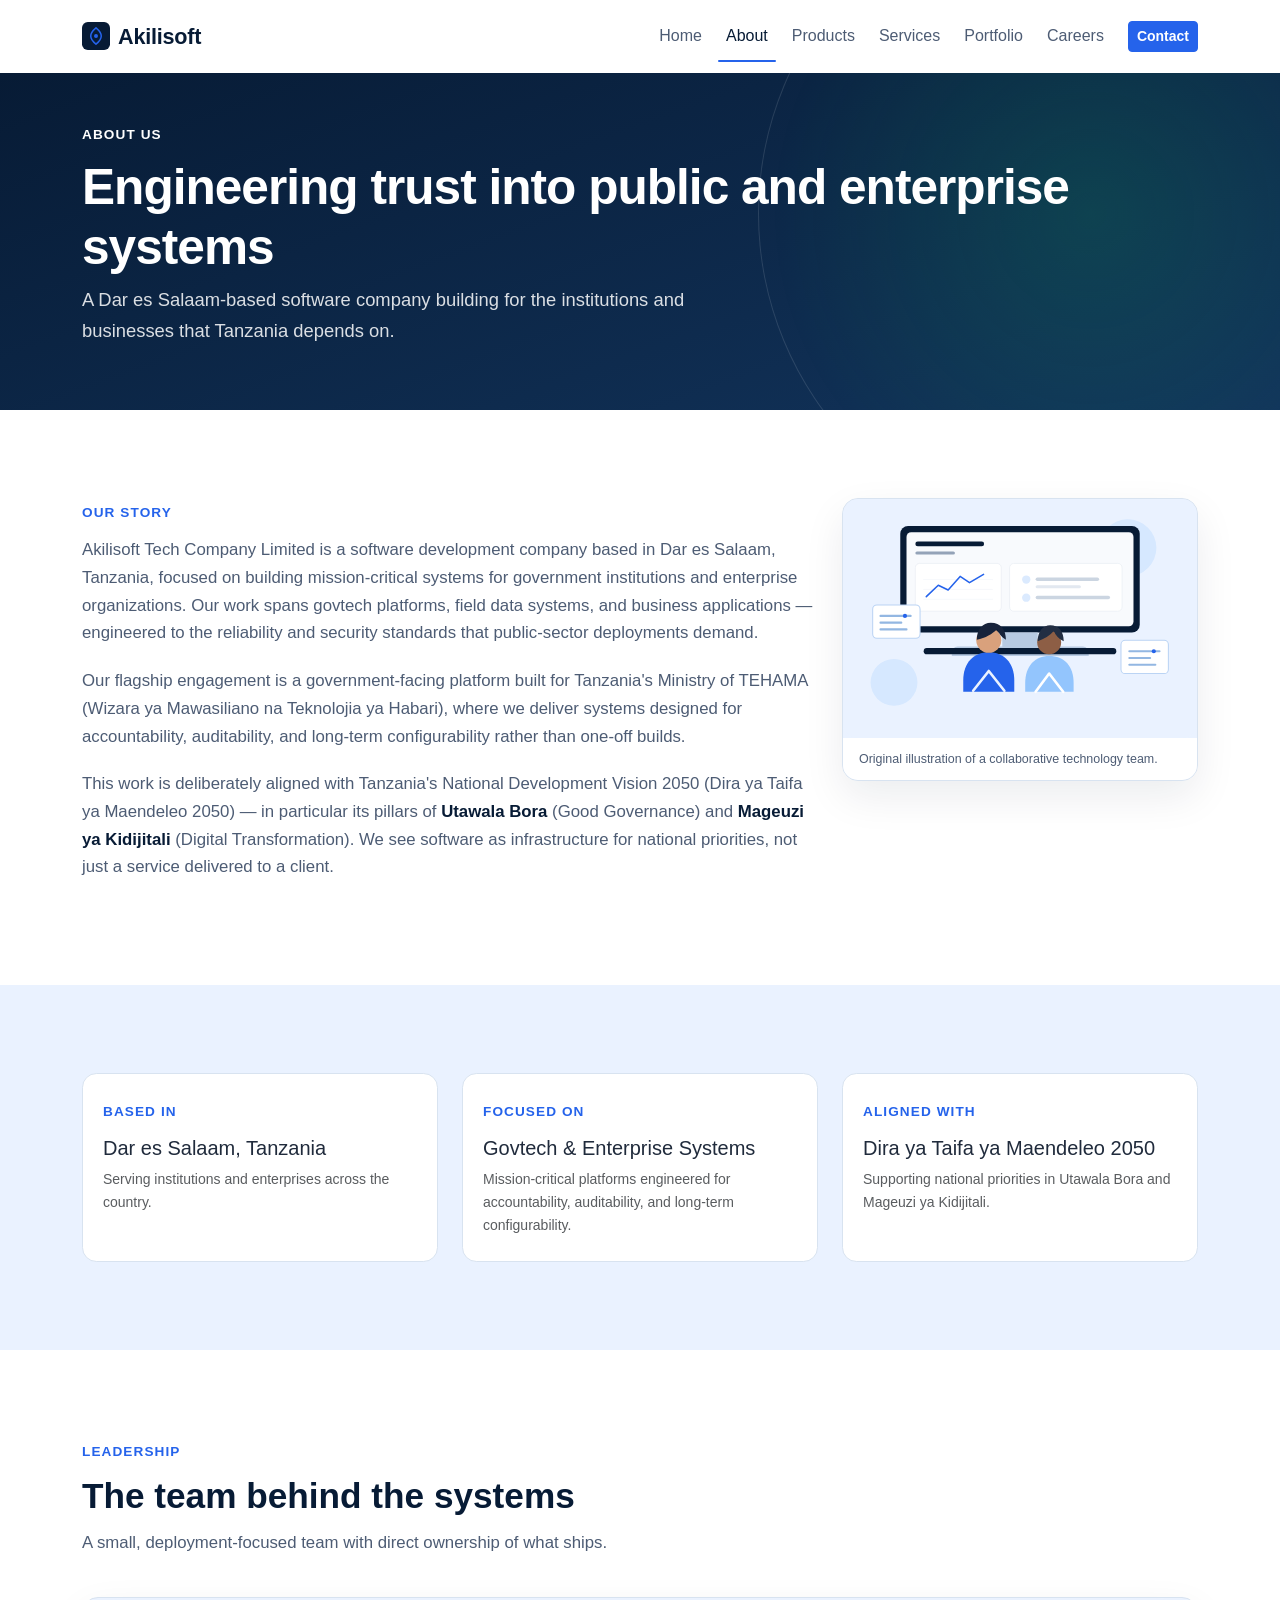
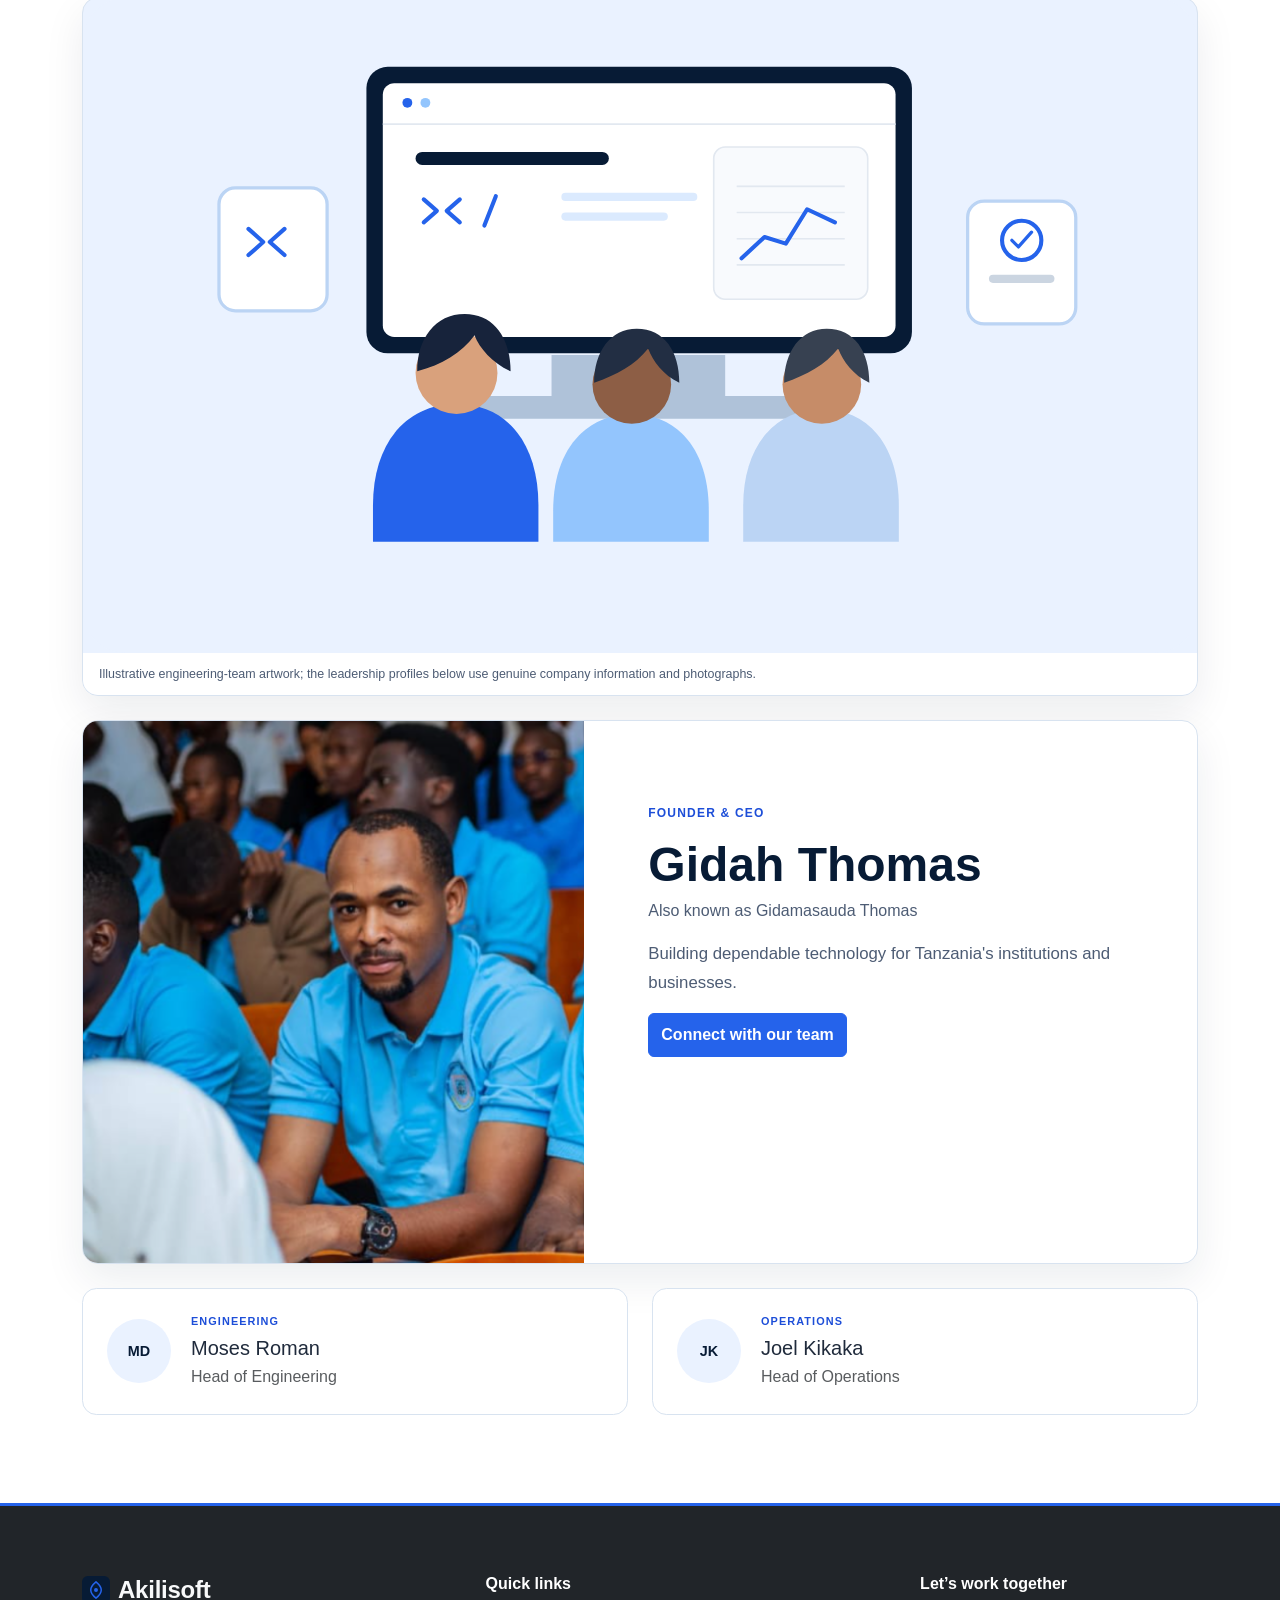
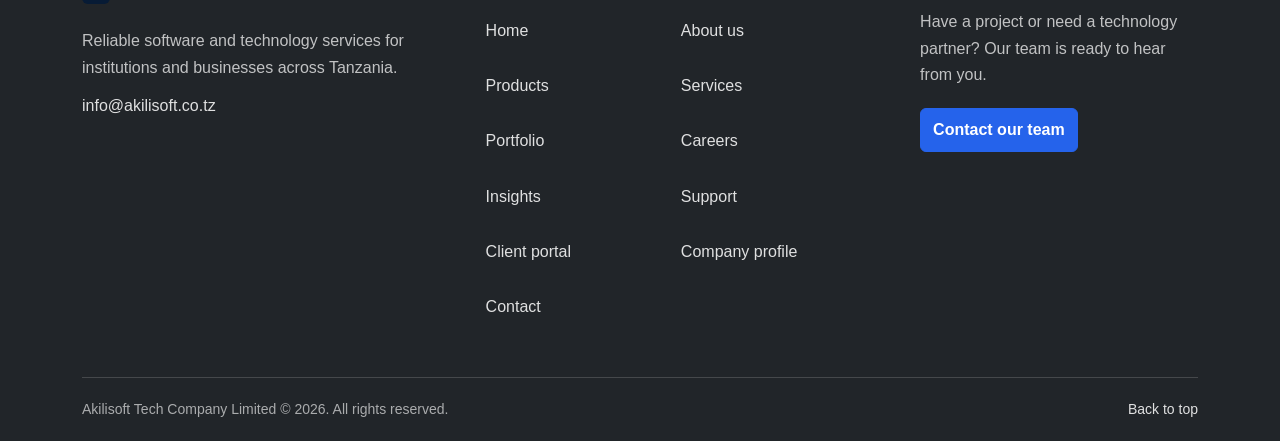
==== commit bc924f0c: "Add static site features and information pages Co-authored-by: Copilot <223556219+Copilot@users.nore" ====
--- a/about.html
+++ b/about.html
@@ -265,6 +265,10 @@
             <li><a href="services.html">Services</a></li>
             <li><a href="portfolio.html">Portfolio</a></li>
             <li><a href="careers.html">Careers</a></li>
+            <li><a href="insights.html">Insights</a></li>
+            <li><a href="support.html">Support</a></li>
+            <li><a href="client-portal.html">Client portal</a></li>
+            <li><a href="company-profile.html">Company profile</a></li>
             <li><a href="contact.html">Contact</a></li>
           </ul>
         </nav>
--- a/css/styles.css
+++ b/css/styles.css
@@ -927,6 +927,138 @@
   font-size: 0.875rem;
 }
 
+.faq-group {
+  max-width: 52rem;
+  margin-top: 2rem;
+}
+
+.faq-category {
+  margin-bottom: 0.75rem;
+  color: var(--akilisoft-primary);
+  font-size: 1.1rem;
+}
+
+.faq-item {
+  margin-bottom: 0.65rem;
+  padding: 1rem 1.15rem;
+  border: 1px solid var(--akilisoft-border);
+  border-radius: 0.6rem;
+  background: #fff;
+}
+
+.faq-item summary {
+  color: var(--akilisoft-primary);
+  font-weight: 600;
+  cursor: pointer;
+}
+
+.faq-item p {
+  margin: 0.75rem 0 0;
+  color: var(--akilisoft-text-muted);
+}
+
+.portfolio-filters {
+  display: flex;
+  flex-wrap: wrap;
+  gap: 0.6rem;
+}
+
+.portfolio-filters .is-active {
+  color: #fff;
+  border-color: var(--akilisoft-primary);
+  background: var(--akilisoft-primary);
+}
+
+.portfolio-project[hidden] {
+  display: none !important;
+}
+
+.insight-card {
+  display: flex;
+  height: 100%;
+  min-height: 15rem;
+  flex-direction: column;
+  align-items: flex-start;
+  padding: 1.5rem;
+  border: 1px solid var(--akilisoft-border);
+  border-radius: 0.75rem;
+  background: #fff;
+  box-shadow: 0 0.5rem 1.5rem rgba(7, 27, 53, 0.06);
+  color: inherit;
+  text-decoration: none;
+  transition: transform 0.2s ease, box-shadow 0.2s ease;
+}
+
+.insight-card:hover {
+  transform: translateY(-3px);
+  box-shadow: 0 0.75rem 2rem rgba(7, 27, 53, 0.11);
+}
+
+.insight-card h2 {
+  margin: 1rem 0 auto;
+}
+
+.insight-article {
+  max-width: 52rem;
+  margin: 0 auto;
+  padding: 2.5rem 0;
+  border-top: 1px solid var(--akilisoft-border);
+  scroll-margin-top: 6rem;
+}
+
+.insight-article p {
+  color: var(--akilisoft-text-muted);
+}
+
+.profile-print-title {
+  display: none;
+}
+
+@media print {
+  body {
+    color: #000;
+    font-size: 11pt;
+  }
+
+  body * {
+    visibility: hidden !important;
+  }
+
+  .profile-document,
+  .profile-document * {
+    visibility: visible !important;
+  }
+
+  .profile-document {
+    position: absolute;
+    inset: 0 auto auto 0;
+    width: 100%;
+    max-width: none !important;
+    padding: 0 !important;
+  }
+
+  .profile-print-title {
+    display: block;
+    margin-bottom: 1.5rem;
+    padding-bottom: 0.75rem;
+    border-bottom: 2px solid #071B35;
+  }
+
+  .profile-print-title h1 {
+    margin: 0;
+    font-size: 22pt;
+  }
+
+  .profile-print-title p {
+    margin: 0.25rem 0 0;
+  }
+
+  .profile-document .pillar {
+    border: 1px solid #999;
+    box-shadow: none;
+  }
+}
+
 @media (max-width: 767.98px) {
   .site-footer {
     padding-top: 3rem;
